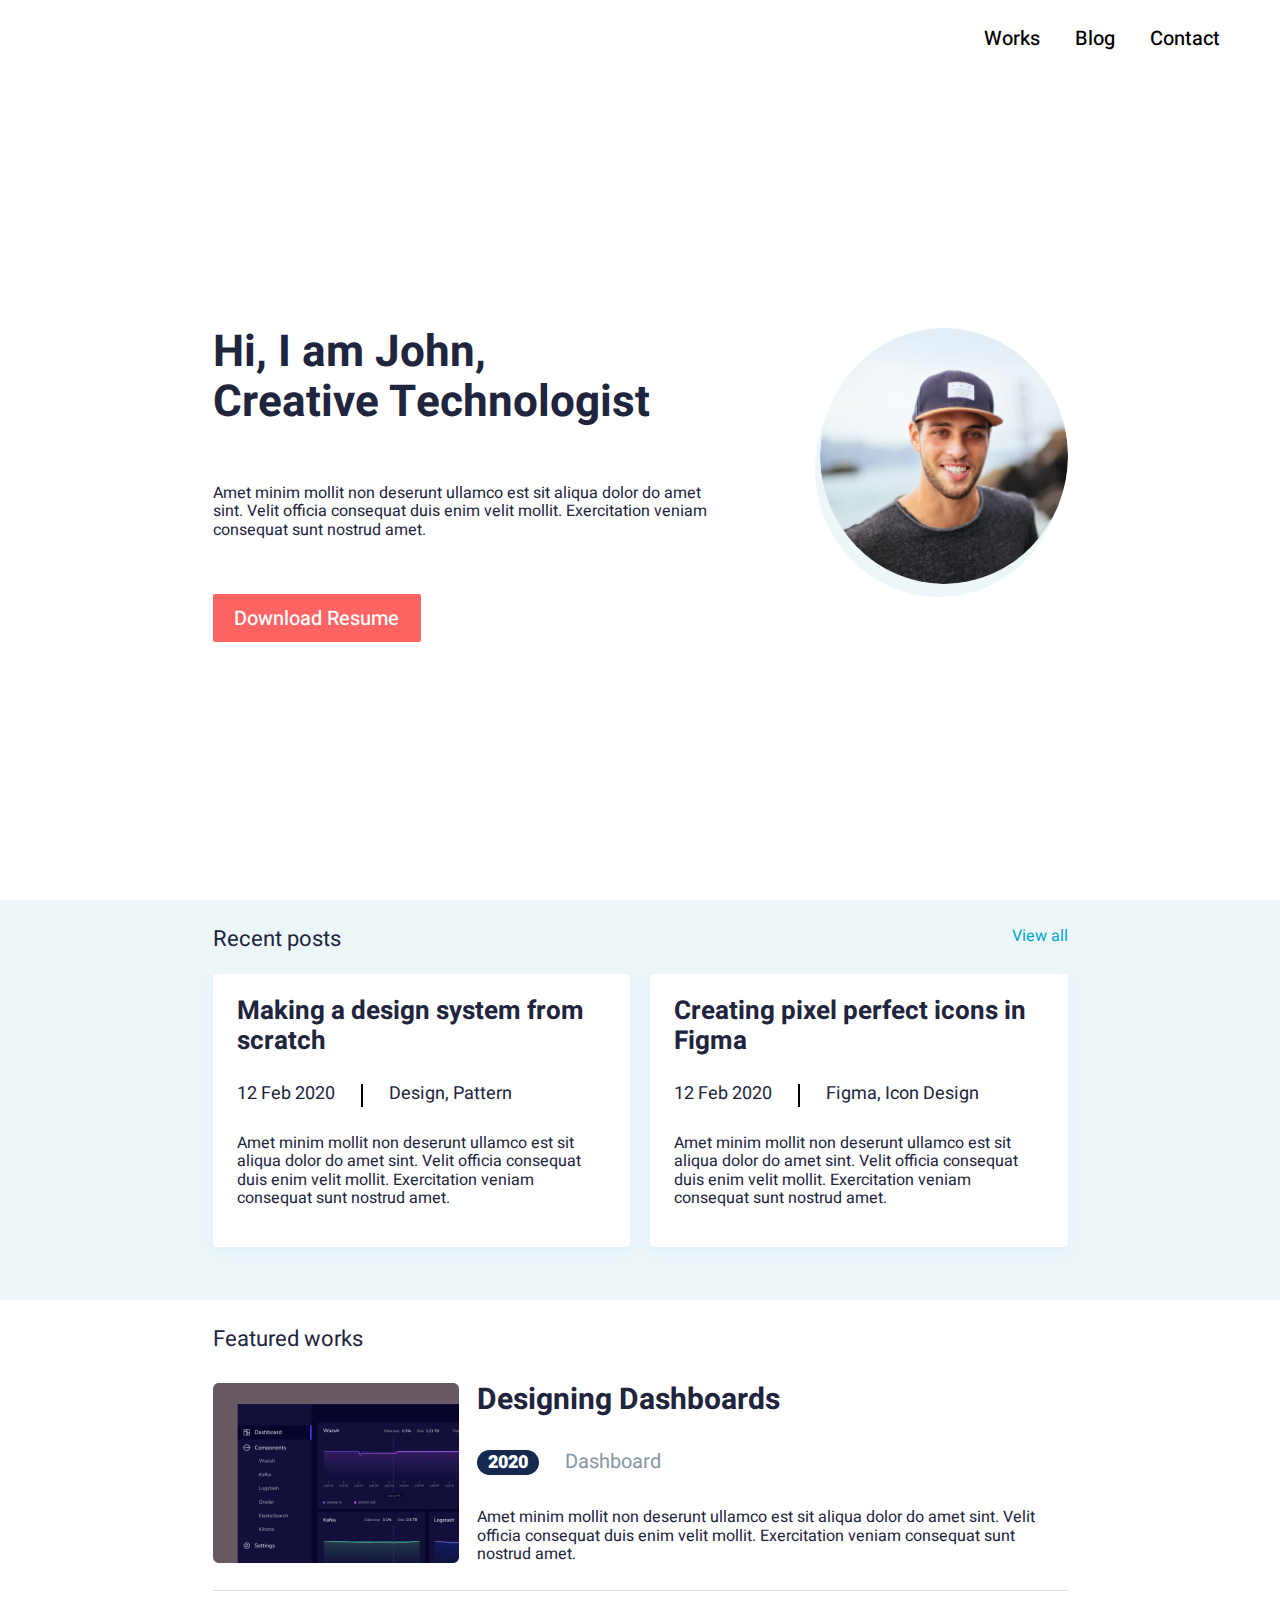
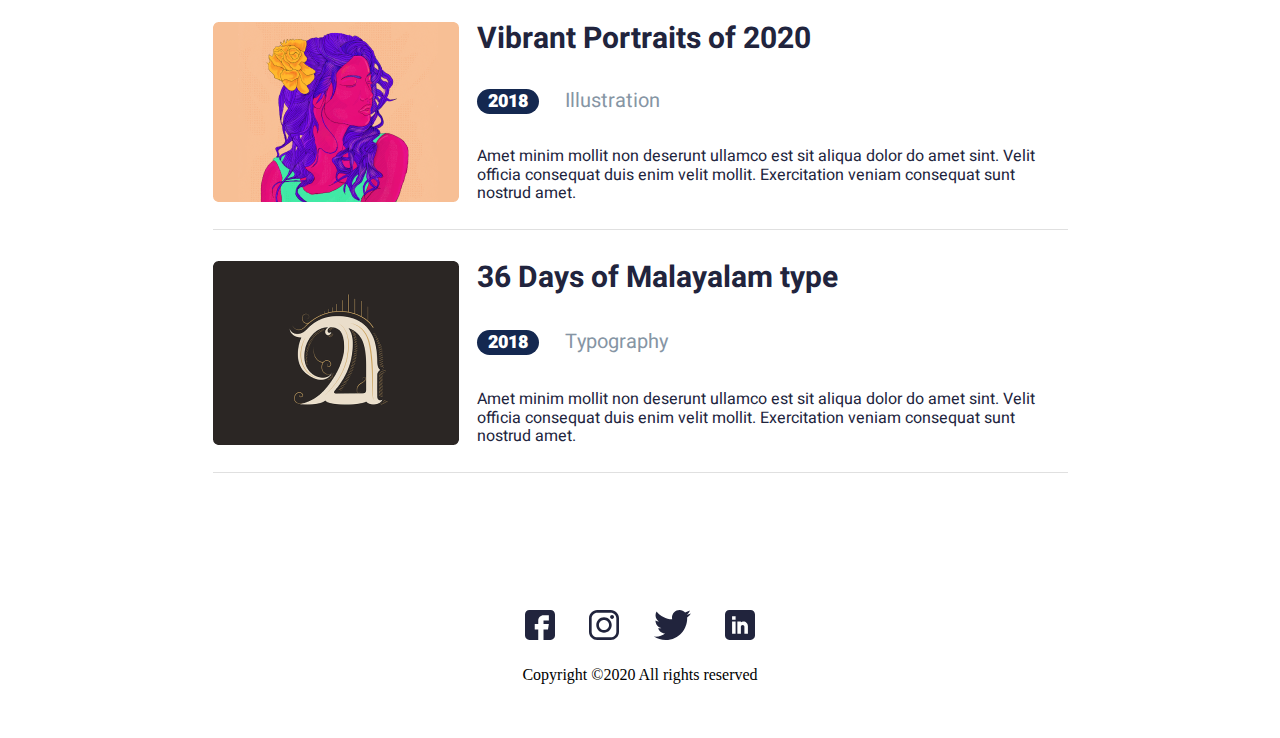
==== index.html @ 9a98aa6a "init commit" ====
<html lang="en">
<head>
    <meta charset="UTF-8">
    <meta http-equiv="X-UA-Compatible" content="IE=edge">
    <meta name="viewport" content="width=device-width, initial-scale=1.0">
    <title>John</title>
    <link rel="preconnect" href="https://fonts.googleapis.com">
    <link rel="preconnect" href="https://fonts.gstatic.com" crossorigin>
    <link href="https://fonts.googleapis.com/css2?family=Heebo:wght@400;500;700;900&display=swap" rel="stylesheet">
    <link rel="stylesheet" href="assets/style/style.css">
</head>
<body>
    <main class="about_block">
            <header class="about_block_header">
                <ul class="about_block_header_nav">
                    <li>
                        <a href="#">Works</a>
                    </li>
                    <li>
                        <a href="#">Blog</a>
                    <li>
                        <a href="#">Contact</a></li>
                    </li>
                </ul>
            </header>
            <div class="container container-center">
                <div class="about_block_info">
                    <div class="about_block_info_content">
                        <h1 class="about_block_info_content_title">
                            Hi, I am John,<br>
                            Creative Technologist
                        </h1>
                        <p class="about_block_info_content_text">
                            Amet minim mollit non deserunt ullamco est sit aliqua 
                            dolor do amet sint. Velit officia consequat duis enim velit mollit.
                            Exercitation veniam consequat sunt nostrud amet.
                        </p>
                        <a href="">
                            <div class="about_block_info_content_button">
                                <span>Download Resume</span>
                            </div>
                        </a>
                    </div>
                    <div class="about_block_info_photo">
                        <img src="./assets/imgs/photo.png" class="about_block_info_photo_image" alt="">
                    </div>
                </div>
            </div>
    </main>
    <section class="recent_posts">
        <div class="container">
            <div class="recent_posts_content">
                <div class="recent_posts_content_title">
                    <span>Recent posts</span>
                    <a href="">View all</a>
                </div>
                <div class="recent_posts_content_cards">
                    <div class="recent_posts_content_cards_card">
                        <div class="recent_posts_content_cards_card_title">
                            <h1>Making a design system from scratch</h1>
                        </div>
                        <div class="recent_posts_content_cards_card_info">
                            <div class="recent_posts_content_cards_card_info_date">
                                <span>12 Feb 2020</span>
                            </div>
                            <div class="recent_posts_content_cards_card_info_vl"></div>
                            <div class="recent_posts_content_cards_card_info_theme">
                                <span>Design, Pattern</span>
                            </div>
                        </div>
                        <div class="recent_posts_content_cards_card_text">
                            <p>
                                Amet minim mollit non deserunt ullamco est sit aliqua dolor do amet sint. Velit officia consequat duis enim velit mollit. Exercitation veniam consequat sunt nostrud amet.
                            </p>
                        </div>
                    </div>
                    <div class="recent_posts_content_cards_card">
                        <div class="recent_posts_content_cards_card_title">
                            <h1>Creating pixel perfect icons in Figma</h1>
                        </div>
                        <div class="recent_posts_content_cards_card_info">
                            <div class="recent_posts_content_cards_card_info_date">
                                <span>12 Feb 2020</span>
                            </div>
                            <div class="recent_posts_content_cards_card_info_vl"></div>
                            <div class="recent_posts_content_cards_card_info_theme">
                                <span>Figma, Icon Design</span>
                            </div>
                        </div>
                        <div class="recent_posts_content_cards_card_text">
                            <p>
                                Amet minim mollit non deserunt ullamco est sit aliqua dolor do amet sint. Velit officia consequat duis enim velit mollit. Exercitation veniam consequat sunt nostrud amet.
                            </p>
                        </div>
                    </div>
                </div>
            </div>
        </div>
    </section>
    <section class="featured_works">
        <div class="container">
            <div class="featured_works_content">
                <div class="featured_works_content_title">
                    <span>Featured works</span>
                </div>
                <div class="featured_works_content_posts">
                    <div class="featured_works_content_posts_post">
                        <div class="featured_works_content_posts_post_picture">
                            <img src="./assets/imgs/post1.png" height="100%" alt="">
                        </div>
                        <div class="featured_works_content_posts_post_description">
                            <div class="featured_works_content_posts_post_description_header">
                                <h1>Designing Dashboards</h1>
                            </div>
                            <div class="featured_works_content_posts_post_description_about">
                                <div class="featured_works_content_posts_post_description_about_year">
                                    <span>2020</span>
                                </div>
                                <div class="featured_works_content_posts_post_description_about_subject">
                                    <span>Dashboard</span>
                                </div>
                            </div>
                            <div class="featured_works_content_posts_post_description_text">
                                <p>
                                    Amet minim mollit non deserunt ullamco est sit aliqua dolor do amet sint. Velit officia consequat duis enim velit mollit. Exercitation veniam consequat sunt nostrud amet.
                                </p>
                            </div>

                        </div>
                    </div>
                    <div class="featured_works_content_posts_post">
                        <div class="featured_works_content_posts_post_picture">
                            <img src="./assets/imgs/post2.png" height="100%" alt="">
                        </div>
                        <div class="featured_works_content_posts_post_description">
                            <div class="featured_works_content_posts_post_description_header">
                                <h1>Vibrant Portraits of 2020</h1>
                            </div>
                            <div class="featured_works_content_posts_post_description_about">
                                <div class="featured_works_content_posts_post_description_about_year">
                                    <span>2018</span>
                                </div>
                                <div class="featured_works_content_posts_post_description_about_subject">
                                    <span>Illustration</span>
                                </div>
                            </div>
                            <div class="featured_works_content_posts_post_description_text">
                                <p>
                                    Amet minim mollit non deserunt ullamco est sit aliqua dolor do amet sint. Velit officia consequat duis enim velit mollit. Exercitation veniam consequat sunt nostrud amet.
                                </p>
                            </div>

                        </div>
                    </div>
                    <div class="featured_works_content_posts_post">
                        <div class="featured_works_content_posts_post_picture">
                            <img src="./assets/imgs/post3.png" height="100%" alt="">
                        </div>
                        <div class="featured_works_content_posts_post_description">
                            <div class="featured_works_content_posts_post_description_header">
                                <h1>36 Days of Malayalam type</h1>
                            </div>
                            <div class="featured_works_content_posts_post_description_about">
                                <div class="featured_works_content_posts_post_description_about_year">
                                    <span>2018</span>
                                </div>
                                <div class="featured_works_content_posts_post_description_about_subject">
                                    <span>Typography</span>
                                </div>
                            </div>
                            <div class="featured_works_content_posts_post_description_text">
                                <p>
                                    Amet minim mollit non deserunt ullamco est sit aliqua dolor do amet sint. Velit officia consequat duis enim velit mollit. Exercitation veniam consequat sunt nostrud amet.
                                </p>
                            </div>

                        </div>
                    </div>
                </div>
            </div>
        </div>
    </section>
    <footer class="footer">
        <div class="footer_links">
            <a href=""><img src="./assets/svgs/fb.svg" alt="Facebook"></a>
            <a href=""><img src="./assets/svgs/insta.svg" alt="Instagram"></a>
            <a href=""><img src="./assets/svgs/twitter.svg" alt="Twitter"></a>
            <a href=""><img src="./assets/svgs/Linkedin.svg" alt="LinkedIn"></a>
        </div>
        <div class="footer_copyright">
            <span>Copyright ©2020 All rights reserved </span>
        </div>
    </footer>

</body>
</html>
---- assets/style/style.css ----
@import url("./normilize.scss");
.that-text {
  font-family: 'Heebo', sans-serif;
  font-weight: 700;
}

.container {
  max-width: 855px;
  min-width: 375px;
  height: 100%;
  margin-left: auto;
  margin-right: auto;
}

.container-center {
  display: -webkit-box;
  display: -ms-flexbox;
  display: flex;
  -webkit-box-orient: horizontal;
  -webkit-box-direction: normal;
      -ms-flex-direction: row;
          flex-direction: row;
  -webkit-box-align: center;
      -ms-flex-align: center;
          align-items: center;
}

.about_block {
  background-color: white;
  width: 100%;
  height: 100%;
  display: -webkit-box;
  display: -ms-flexbox;
  display: flex;
  -webkit-box-orient: vertical;
  -webkit-box-direction: normal;
      -ms-flex-flow: column;
          flex-flow: column;
}

.about_block_header {
  font-family: 'Heebo', sans-serif;
  font-weight: 500;
  font-size: 20;
  display: -webkit-box;
  display: -ms-flexbox;
  display: flex;
  -webkit-box-orient: horizontal;
  -webkit-box-direction: normal;
      -ms-flex-direction: row;
          flex-direction: row;
  -webkit-box-pack: end;
      -ms-flex-pack: end;
          justify-content: flex-end;
}

.about_block_header_nav {
  list-style-type: none;
  display: -webkit-box;
  display: -ms-flexbox;
  display: flex;
  -webkit-box-orient: horizontal;
  -webkit-box-direction: normal;
      -ms-flex-direction: row;
          flex-direction: row;
  width: 236px;
  -webkit-box-pack: justify;
      -ms-flex-pack: justify;
          justify-content: space-between;
  margin-top: 27px;
  margin-right: 60px;
}

.about_block_header_nav a {
  color: black;
  text-decoration: none;
}

.about_block_info {
  display: -webkit-box;
  display: -ms-flexbox;
  display: flex;
  width: 855px;
  height: 315px;
  -webkit-box-orient: horizontal;
  -webkit-box-direction: normal;
      -ms-flex-direction: row;
          flex-direction: row;
  -webkit-box-pack: justify;
      -ms-flex-pack: justify;
          justify-content: space-between;
  -webkit-box-flex: 1;
      -ms-flex-positive: 1;
          flex-grow: 1;
  -webkit-box-align: start;
      -ms-flex-align: start;
          align-items: flex-start;
}

@media (max-width: 855px) {
  .about_block_info {
    -webkit-box-orient: vertical;
    -webkit-box-direction: reverse;
        -ms-flex-direction: column-reverse;
            flex-direction: column-reverse;
    width: 100%;
    height: 60%;
    -webkit-box-align: center;
        -ms-flex-align: center;
            align-items: center;
  }
}

.about_block_info_content {
  width: 506px;
  height: 100%;
  display: -webkit-box;
  display: -ms-flexbox;
  display: flex;
  -webkit-box-orient: vertical;
  -webkit-box-direction: normal;
      -ms-flex-direction: column;
          flex-direction: column;
  -webkit-box-pack: justify;
      -ms-flex-pack: justify;
          justify-content: space-between;
}

@media (max-width: 855px) {
  .about_block_info_content {
    width: 60%;
    -webkit-box-pack: center;
        -ms-flex-pack: center;
            justify-content: center;
  }
}

.about_block_info_content_title {
  font-family: 'Heebo', sans-serif;
  font-weight: 700;
  color: #21243D;
  font-size: 44px;
  margin: 0;
}

@media (max-width: 855px) {
  .about_block_info_content_title {
    font-size: 32px;
    text-align: center;
  }
}

.about_block_info_content_text {
  font-family: 'Heebo', sans-serif;
  font-weight: 400;
  color: #21243D;
  font-size: 16;
  overflow-wrap: break-word;
}

@media (max-width: 855px) {
  .about_block_info_content_text {
    text-align: center;
  }
}

.about_block_info_content a {
  text-decoration: none;
}

@media (max-width: 855px) {
  .about_block_info_content a {
    margin-left: auto;
    margin-right: auto;
  }
}

.about_block_info_content_button {
  width: 208px;
  height: 48px;
  background: #FF6464;
  border-radius: 2px;
  display: -webkit-box;
  display: -ms-flexbox;
  display: flex;
  -webkit-box-pack: center;
      -ms-flex-pack: center;
          justify-content: center;
  -webkit-box-align: center;
      -ms-flex-align: center;
          align-items: center;
}

.about_block_info_content_button span {
  font-family: 'Heebo', sans-serif;
  font-weight: 500;
  color: white;
  font-size: 20px;
}

.about_block_info_photo {
  display: -webkit-box;
  display: -ms-flexbox;
  display: flex;
  -webkit-box-pack: center;
      -ms-flex-pack: center;
          justify-content: center;
  -webkit-box-align: center;
      -ms-flex-align: center;
          align-items: center;
}

.about_block_info_photo_image {
  border-radius: 50%;
  -webkit-box-shadow: -5px 13px 0px #EDF7FA;
          box-shadow: -5px 13px 0px #EDF7FA;
  width: 248px;
  height: 256px;
}

@media (max-width: 855px) {
  .about_block_info_photo_image {
    width: 174.38px;
    height: 180px;
  }
}

@media (max-width: 855px) {
  .about_block_info_photo {
    padding-bottom: 34px;
  }
}

.recent_posts {
  max-width: 100%;
  max-height: 400px;
  background-color: #EDF7FA;
}

@media (max-width: 855px) {
  .recent_posts {
    max-height: 700px;
  }
}

@media (max-width: 680px) {
  .recent_posts {
    max-height: 540px;
  }
}

@media (max-width: 513px) {
  .recent_posts {
    max-height: 570px;
  }
}

@media (max-width: 500px) {
  .recent_posts {
    max-height: 600px;
  }
}

@media (max-width: 474px) {
  .recent_posts {
    max-height: 670px;
  }
}

.recent_posts_content {
  max-height: 100%;
  display: -webkit-box;
  display: -ms-flexbox;
  display: flex;
  -webkit-box-orient: vertical;
  -webkit-box-direction: normal;
      -ms-flex-direction: column;
          flex-direction: column;
}

.recent_posts_content_title {
  padding-top: 27px;
  display: -webkit-box;
  display: -ms-flexbox;
  display: flex;
  -webkit-box-orient: horizontal;
  -webkit-box-direction: normal;
      -ms-flex-direction: row;
          flex-direction: row;
  -webkit-box-pack: justify;
      -ms-flex-pack: justify;
          justify-content: space-between;
}

@media (max-width: 855px) {
  .recent_posts_content_title {
    -webkit-box-pack: center;
        -ms-flex-pack: center;
            justify-content: center;
  }
}

.recent_posts_content_title span {
  font-family: 'Heebo', sans-serif;
  font-weight: 400;
  color: #21243D;
  font-size: 22px;
}

@media (max-width: 855px) {
  .recent_posts_content_title span {
    font-size: 18px;
  }
}

.recent_posts_content_title a {
  text-decoration: none;
  font-family: 'Heebo', sans-serif;
  font-weight: 400;
  font-size: 16px;
  color: #00A8CC;
}

@media (max-width: 855px) {
  .recent_posts_content_title a {
    display: none;
  }
}

.recent_posts_content_cards {
  max-width: 100%;
  display: -webkit-box;
  display: -ms-flexbox;
  display: flex;
  -webkit-box-orient: horizontal;
  -webkit-box-direction: normal;
      -ms-flex-direction: row;
          flex-direction: row;
  padding-top: 22px;
}

@media (max-width: 855px) {
  .recent_posts_content_cards {
    -webkit-box-orient: vertical;
    -webkit-box-direction: normal;
        -ms-flex-direction: column;
            flex-direction: column;
  }
}

.recent_posts_content_cards_card {
  padding: 23px 24px;
  background-color: white;
  -webkit-box-shadow: 0px 4px 10px rgba(187, 225, 250, 0.25);
          box-shadow: 0px 4px 10px rgba(187, 225, 250, 0.25);
  border-radius: 4px;
  max-width: 418px;
}

@media (max-width: 855px) {
  .recent_posts_content_cards_card {
    max-width: 100%;
    margin-bottom: 17px;
    margin-left: 10px;
    margin-right: 10px;
  }
}

.recent_posts_content_cards_card:first-child {
  margin-right: 20px;
}

@media (max-width: 855px) {
  .recent_posts_content_cards_card:first-child {
    margin-left: 10px;
    margin-right: 10px;
  }
}

.recent_posts_content_cards_card_title h1 {
  margin: 0px;
  font-family: 'Heebo', sans-serif;
  font-weight: 700;
  color: #21243D;
  font-size: 26px;
}

.recent_posts_content_cards_card_info {
  padding-top: 27px;
  display: -webkit-box;
  display: -ms-flexbox;
  display: flex;
  -webkit-box-orient: horizontal;
  -webkit-box-direction: normal;
      -ms-flex-direction: row;
          flex-direction: row;
  -webkit-box-pack: start;
      -ms-flex-pack: start;
          justify-content: flex-start;
  font-family: 'Heebo', sans-serif;
  font-weight: 400;
  font-size: 18px;
  color: #21243D;
}

.recent_posts_content_cards_card_info_vl {
  height: 21px;
  border: 1px solid #000000;
  margin: 0px 26px;
}

.recent_posts_content_cards_card_text {
  font-family: 'Heebo', sans-serif;
  font-weight: 400;
  padding-top: 11px;
  font-size: 16px;
  color: #21243D;
}

.featured_works {
  max-width: 100%;
  height: -webkit-fit-content;
  height: -moz-fit-content;
  height: fit-content;
  background-color: white;
}

.featured_works_content {
  display: -webkit-box;
  display: -ms-flexbox;
  display: flex;
  -webkit-box-orient: vertical;
  -webkit-box-direction: normal;
      -ms-flex-direction: column;
          flex-direction: column;
  margin-bottom: 83px;
}

.featured_works_content_title {
  display: -webkit-box;
  display: -ms-flexbox;
  display: flex;
  -webkit-box-orient: horizontal;
  -webkit-box-direction: normal;
      -ms-flex-direction: row;
          flex-direction: row;
  padding-top: 27px;
}

@media (max-width: 855px) {
  .featured_works_content_title {
    -webkit-box-pack: center;
        -ms-flex-pack: center;
            justify-content: center;
  }
}

.featured_works_content_title span {
  font-family: 'Heebo', sans-serif;
  font-weight: 400;
  color: #21243D;
  font-size: 22px;
}

@media (max-width: 855px) {
  .featured_works_content_title span {
    font-size: 18px;
  }
}

.featured_works_content_posts {
  padding-top: 31px;
  display: -webkit-box;
  display: -ms-flexbox;
  display: flex;
  -webkit-box-orient: vertical;
  -webkit-box-direction: normal;
      -ms-flex-direction: column;
          flex-direction: column;
}

@media (max-width: 855px) {
  .featured_works_content_posts {
    padding-top: 24px;
    margin-left: 18px;
    margin-right: 18px;
  }
}

.featured_works_content_posts_post {
  width: 100%;
  max-height: 207px;
  display: -webkit-box;
  display: -ms-flexbox;
  display: flex;
  -webkit-box-orient: horizontal;
  -webkit-box-direction: normal;
      -ms-flex-direction: row;
          flex-direction: row;
  padding: 31px 0px 27px 0px;
  border-bottom: 1px solid #E0E0E0;
}

@media (max-width: 855px) {
  .featured_works_content_posts_post {
    -webkit-box-orient: vertical;
    -webkit-box-direction: normal;
        -ms-flex-direction: column;
            flex-direction: column;
    max-height: 450px;
  }
}

.featured_works_content_posts_post:first-child {
  padding-top: 0px;
}

.featured_works_content_posts_post_picture {
  width: 40%;
  height: 100%;
  padding-right: 18px;
}

@media (max-width: 855px) {
  .featured_works_content_posts_post_picture {
    margin-right: auto;
    margin-left: auto;
    padding-bottom: 17px;
    display: -webkit-box;
    display: -ms-flexbox;
    display: flex;
    -webkit-box-orient: horizontal;
    -webkit-box-direction: normal;
        -ms-flex-direction: row;
            flex-direction: row;
    -webkit-box-pack: center;
        -ms-flex-pack: center;
            justify-content: center;
  }
}

.featured_works_content_posts_post_description {
  display: -webkit-box;
  display: -ms-flexbox;
  display: flex;
  -webkit-box-orient: vertical;
  -webkit-box-direction: normal;
      -ms-flex-direction: column;
          flex-direction: column;
  -webkit-box-pack: justify;
      -ms-flex-pack: justify;
          justify-content: space-between;
}

.featured_works_content_posts_post_description_header h1 {
  margin: 0;
  font-family: 'Heebo', sans-serif;
  font-weight: 700;
  font-size: 30px;
  color: #21243D;
}

@media (max-width: 855px) {
  .featured_works_content_posts_post_description_header {
    padding-bottom: 17px;
  }
}

.featured_works_content_posts_post_description_about {
  display: -webkit-box;
  display: -ms-flexbox;
  display: flex;
  -webkit-box-orient: horizontal;
  -webkit-box-direction: normal;
      -ms-flex-direction: row;
          flex-direction: row;
}

@media (max-width: 855px) {
  .featured_works_content_posts_post_description_about {
    padding-bottom: 17px;
  }
}

.featured_works_content_posts_post_description_about_year {
  margin-right: 26px;
  width: 62px;
  height: 25px;
  background: #142850;
  border-radius: 16px;
  display: -webkit-box;
  display: -ms-flexbox;
  display: flex;
  -webkit-box-orient: horizontal;
  -webkit-box-direction: normal;
      -ms-flex-direction: row;
          flex-direction: row;
  -webkit-box-pack: center;
      -ms-flex-pack: center;
          justify-content: center;
  -webkit-box-align: center;
      -ms-flex-align: center;
          align-items: center;
}

.featured_works_content_posts_post_description_about_year span {
  font-family: 'Heebo', sans-serif;
  font-weight: 900;
  font-size: 18px;
  color: white;
}

.featured_works_content_posts_post_description_about_subject {
  font-family: 'Heebo', sans-serif;
  font-weight: 400;
  font-size: 20px;
  color: #8695A4;
}

.featured_works_content_posts_post_description_text {
  font-family: 'Heebo', sans-serif;
  font-weight: 400;
  font-size: 16px;
  color: #21243D;
}

.featured_works_content_posts_post_description_text p {
  overflow-wrap: break-word;
  margin: 0;
}

.footer {
  display: -webkit-box;
  display: -ms-flexbox;
  display: flex;
  -webkit-box-orient: vertical;
  -webkit-box-direction: normal;
      -ms-flex-direction: column;
          flex-direction: column;
  -webkit-box-align: center;
      -ms-flex-align: center;
          align-items: center;
  -webkit-box-pack: center;
      -ms-flex-pack: center;
          justify-content: center;
  height: 182px;
  max-width: 100%;
}

.footer_links {
  display: -webkit-box;
  display: -ms-flexbox;
  display: flex;
  -webkit-box-orient: horizontal;
  -webkit-box-direction: normal;
      -ms-flex-direction: row;
          flex-direction: row;
  -webkit-box-pack: justify;
      -ms-flex-pack: justify;
          justify-content: space-between;
  width: 230px;
  margin-bottom: 26;
}
/*# sourceMappingURL=style.css.map */
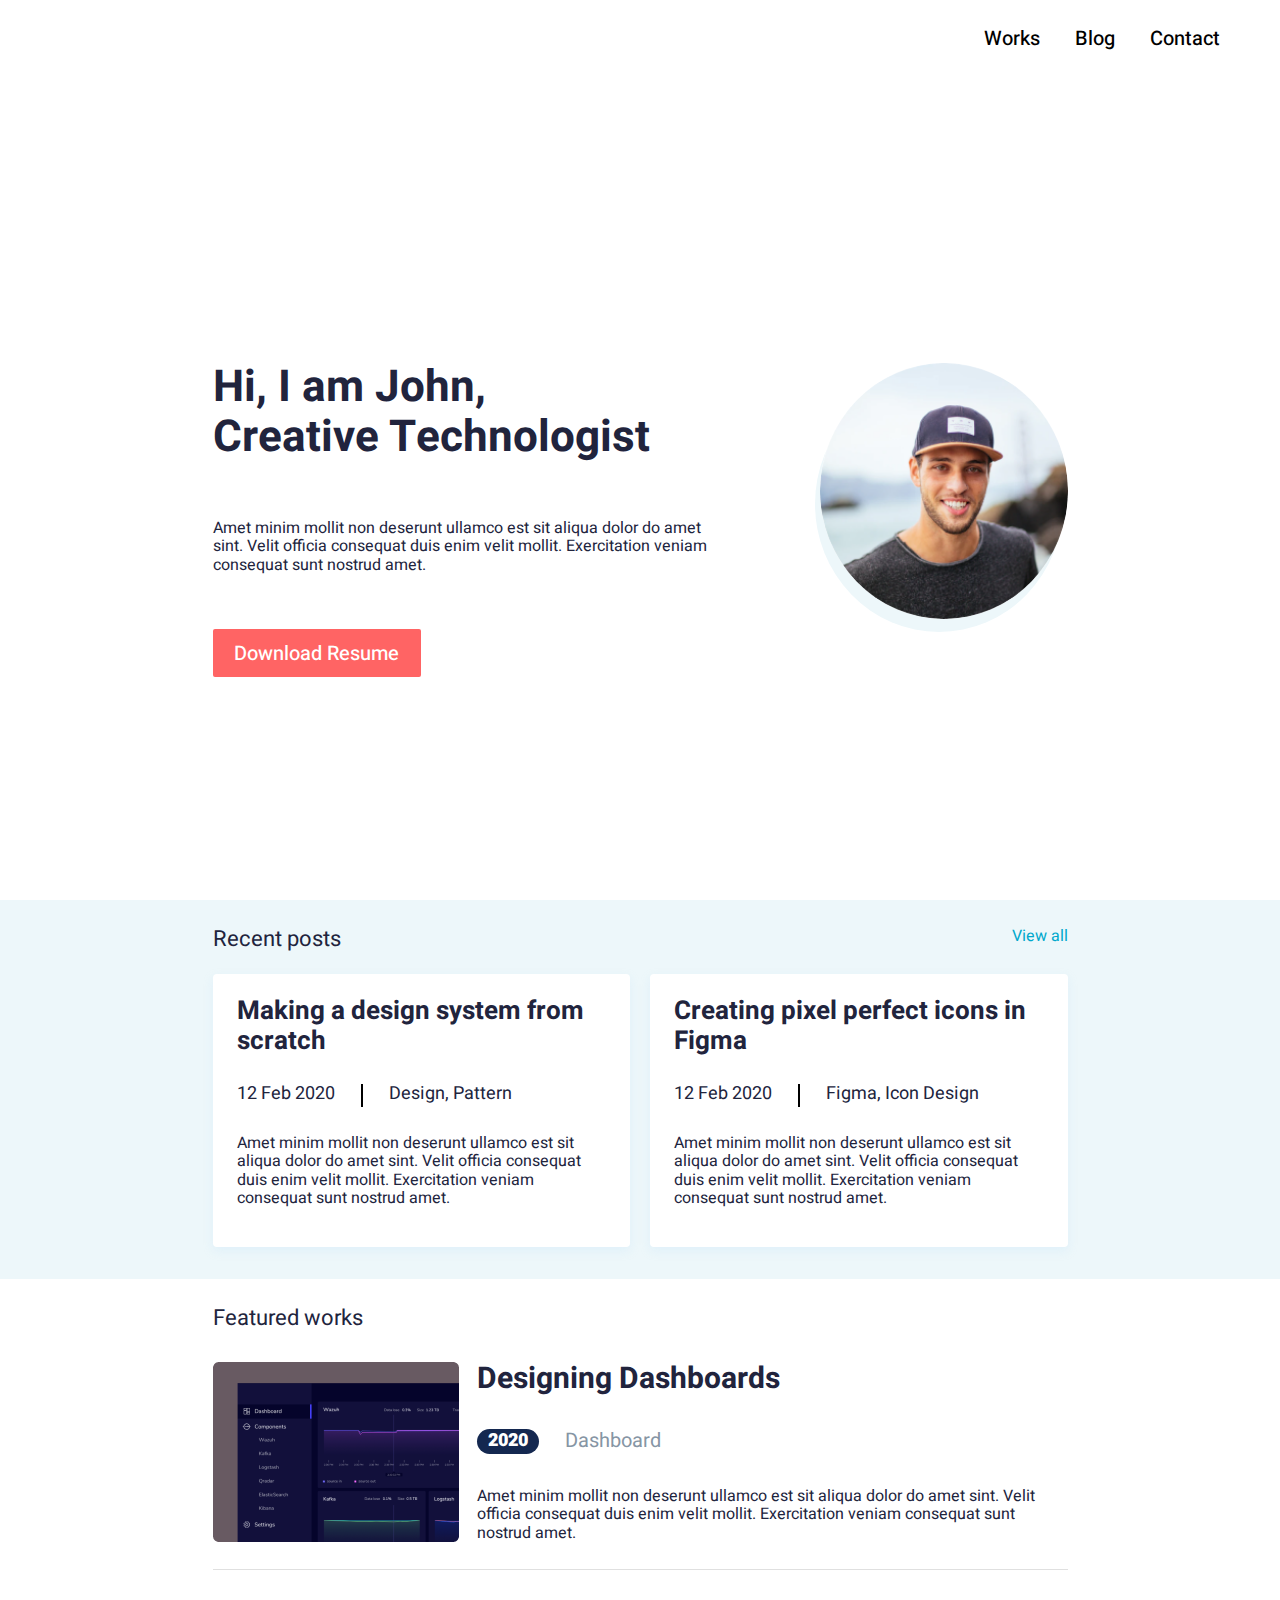
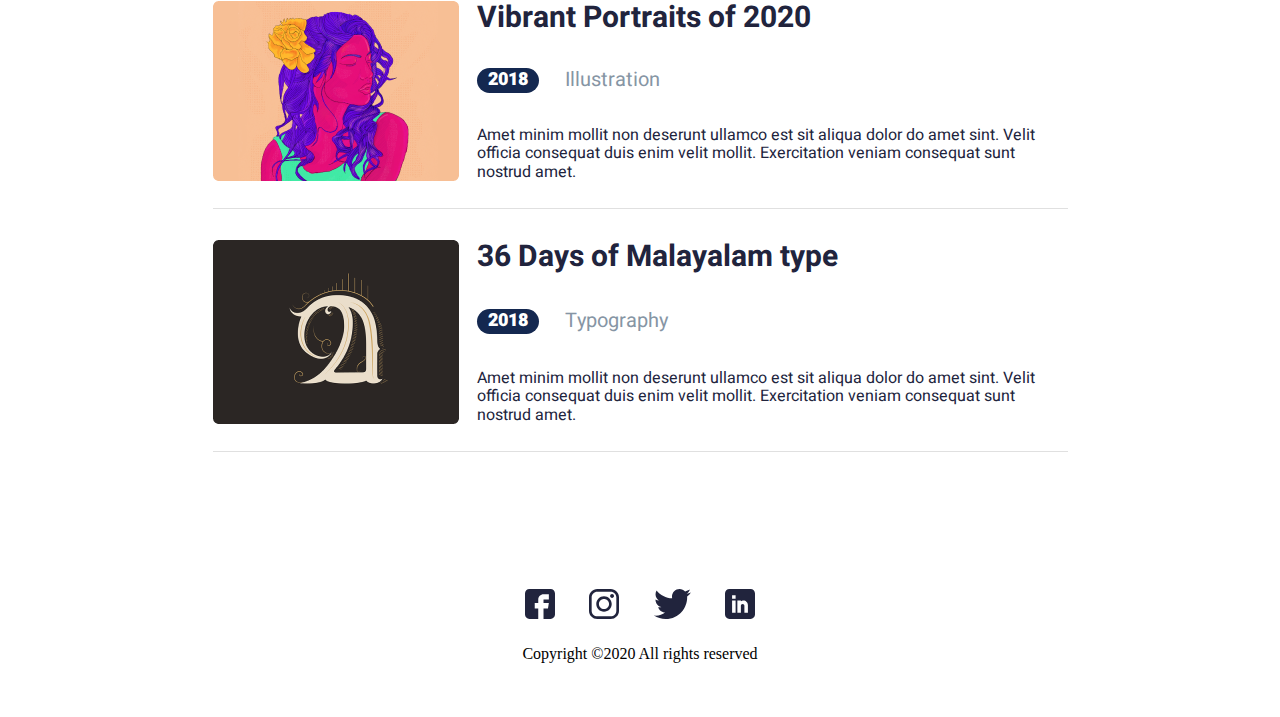
==== commit bcf1e38f: "add sidebar and readme" ====
--- a/index.html
+++ b/index.html
@@ -12,16 +12,28 @@
 <body>
     <main class="about_block">
             <header class="about_block_header">
-                <ul class="about_block_header_nav">
-                    <li>
-                        <a href="#">Works</a>
-                    </li>
-                    <li>
-                        <a href="#">Blog</a>
-                    <li>
-                        <a href="#">Contact</a></li>
-                    </li>
-                </ul>
+                <div id="hamburger-content">
+                    <nav>
+                        <ul class="about_block_header_nav">
+                            <li class="about_block_header_nav_item">
+                                <a href="#">Works</a>
+                            </li>
+                            <li class="about_block_header_nav_item">
+                                <a href="#">Blog</a>
+                            <li class="about_block_header_nav_item">
+                                <a href="#">Contact</a></li>
+                            </li class="about_block_header_nav_item">
+                        </ul>
+                    </nav>
+                </div>
+                <button class="about_block_header_nav_hamburger" id="hamburger-button">
+                    <img class="about_block_header_nav_hamburger_open" src="./assets/svgs/menu.svg" alt="hamburger">
+                </button>
+                <div id="about_block_header_nav_sidebar">
+					<div id="about_block_header_nav_sidebar_header"></div>
+					<div id="about_block_header_nav_sidebar_body"></div>
+				</div>
+				<div id="about_block_header_nav_hamburger_overlay"></div>
             </header>
             <div class="container container-center">
                 <div class="about_block_info">
@@ -191,6 +203,6 @@
             <span>Copyright ©2020 All rights reserved </span>
         </div>
     </footer>
-
+    <script src="index.js"></script>
 </body>
 </html>--- a/assets/style/style.css
+++ b/assets/style/style.css
@@ -1,4 +1,9 @@
 @import url("./normilize.scss");
+body {
+  max-width: 100%;
+  max-height: 100%;
+}
+
 .that-text {
   font-family: 'Heebo', sans-serif;
   font-weight: 700;
@@ -6,10 +11,15 @@
 
 .container {
   max-width: 855px;
-  min-width: 375px;
-  height: 100%;
+  min-width: 275px;
+  max-height: -webkit-fit-content;
+  max-height: -moz-fit-content;
+  max-height: fit-content;
+  min-height: 100%;
   margin-left: auto;
   margin-right: auto;
+  -webkit-box-sizing: border-box;
+          box-sizing: border-box;
 }
 
 .container-center {
@@ -27,7 +37,7 @@
 
 .about_block {
   background-color: white;
-  width: 100%;
+  max-width: 100%;
   height: 100%;
   display: -webkit-box;
   display: -ms-flexbox;
@@ -71,9 +81,51 @@
   margin-right: 60px;
 }
 
+@media (max-width: 855px) {
+  .about_block_header_nav {
+    -webkit-box-orient: vertical;
+    -webkit-box-direction: normal;
+        -ms-flex-direction: column;
+            flex-direction: column;
+    -webkit-box-align: center;
+        -ms-flex-align: center;
+            align-items: center;
+    width: 100%;
+    padding: 0;
+  }
+}
+
 .about_block_header_nav a {
   color: black;
   text-decoration: none;
+}
+
+@media (max-width: 855px) {
+  .about_block_header_nav a {
+    font-size: 32px;
+  }
+}
+
+@media (max-width: 855px) {
+  .about_block_header_nav_item {
+    padding: 15px 0px;
+  }
+}
+
+.about_block_header_nav_hamburger {
+  margin-top: 27px;
+  margin-right: 5%;
+  padding: 10px;
+  border: none;
+  display: none;
+  cursor: pointer;
+  background: white;
+}
+
+@media (max-width: 855px) {
+  .about_block_header_nav_hamburger {
+    display: block;
+  }
 }
 
 .about_block_info {
@@ -233,38 +285,10 @@
 
 .recent_posts {
   max-width: 100%;
-  max-height: 400px;
+  height: -webkit-fit-content;
+  height: -moz-fit-content;
+  height: fit-content;
   background-color: #EDF7FA;
-}
-
-@media (max-width: 855px) {
-  .recent_posts {
-    max-height: 700px;
-  }
-}
-
-@media (max-width: 680px) {
-  .recent_posts {
-    max-height: 540px;
-  }
-}
-
-@media (max-width: 513px) {
-  .recent_posts {
-    max-height: 570px;
-  }
-}
-
-@media (max-width: 500px) {
-  .recent_posts {
-    max-height: 600px;
-  }
-}
-
-@media (max-width: 474px) {
-  .recent_posts {
-    max-height: 670px;
-  }
 }
 
 .recent_posts_content {
@@ -329,6 +353,7 @@
 
 .recent_posts_content_cards {
   max-width: 100%;
+  min-width: none;
   display: -webkit-box;
   display: -ms-flexbox;
   display: flex;
@@ -337,6 +362,7 @@
       -ms-flex-direction: row;
           flex-direction: row;
   padding-top: 22px;
+  padding-bottom: 32px;
 }
 
 @media (max-width: 855px) {
@@ -345,6 +371,9 @@
     -webkit-box-direction: normal;
         -ms-flex-direction: column;
             flex-direction: column;
+    margin-left: 10px;
+    margin-right: 10px;
+    padding-bottom: none;
   }
 }
 
@@ -360,9 +389,8 @@
 @media (max-width: 855px) {
   .recent_posts_content_cards_card {
     max-width: 100%;
+    min-width: 200px;
     margin-bottom: 17px;
-    margin-left: 10px;
-    margin-right: 10px;
   }
 }
 
@@ -372,8 +400,8 @@
 
 @media (max-width: 855px) {
   .recent_posts_content_cards_card:first-child {
-    margin-left: 10px;
-    margin-right: 10px;
+    margin-left: 0;
+    margin-right: 0;
   }
 }
 
@@ -444,7 +472,7 @@
   -webkit-box-direction: normal;
       -ms-flex-direction: row;
           flex-direction: row;
-  padding-top: 27px;
+  margin-top: 27px;
 }
 
 @media (max-width: 855px) {
@@ -661,4 +689,61 @@
   width: 230px;
   margin-bottom: 26;
 }
+
+#about_block_header_nav_hamburger_overlay {
+  display: none;
+  position: fixed;
+  z-index: 10;
+  top: 0;
+  left: 0;
+  width: 100%;
+  height: 100%;
+  background-color: rgba(0, 0, 0, 0.4);
+}
+
+#about_block_header_nav_sidebar {
+  display: none;
+  position: fixed;
+  width: 84%;
+  z-index: 20;
+  height: 100%;
+  top: 0;
+  right: 0;
+  background-color: #FFF;
+  overflow-y: auto;
+  -webkit-transform: translateX(100%);
+          transform: translateX(100%);
+  -webkit-transition: -webkit-transform .2s ease-out;
+  transition: -webkit-transform .2s ease-out;
+  transition: transform .2s ease-out;
+  transition: transform .2s ease-out, -webkit-transform .2s ease-out;
+}
+
+#about_block_header_nav_sidebar_header {
+  background-size: cover;
+  height: 0px;
+}
+
+#about_block_header_nav_sidebar_body {
+  padding: 16px 8px;
+}
+
+#about_block_header_nav_sidebar_body nav {
+  width: 100%;
+  height: 50%;
+}
+
+@media screen and (max-width: 855px) {
+  #hamburger-content {
+    display: none;
+  }
+  #hamburger-button, #about_block_header_nav_sidebar,
+  .hamburger-activated #about_block_header_nav_hamburger_overlay {
+    display: block;
+  }
+  .hamburger-activated #about_block_header_nav_sidebar {
+    -webkit-transform: translateX(0);
+            transform: translateX(0);
+  }
+}
 /*# sourceMappingURL=style.css.map */